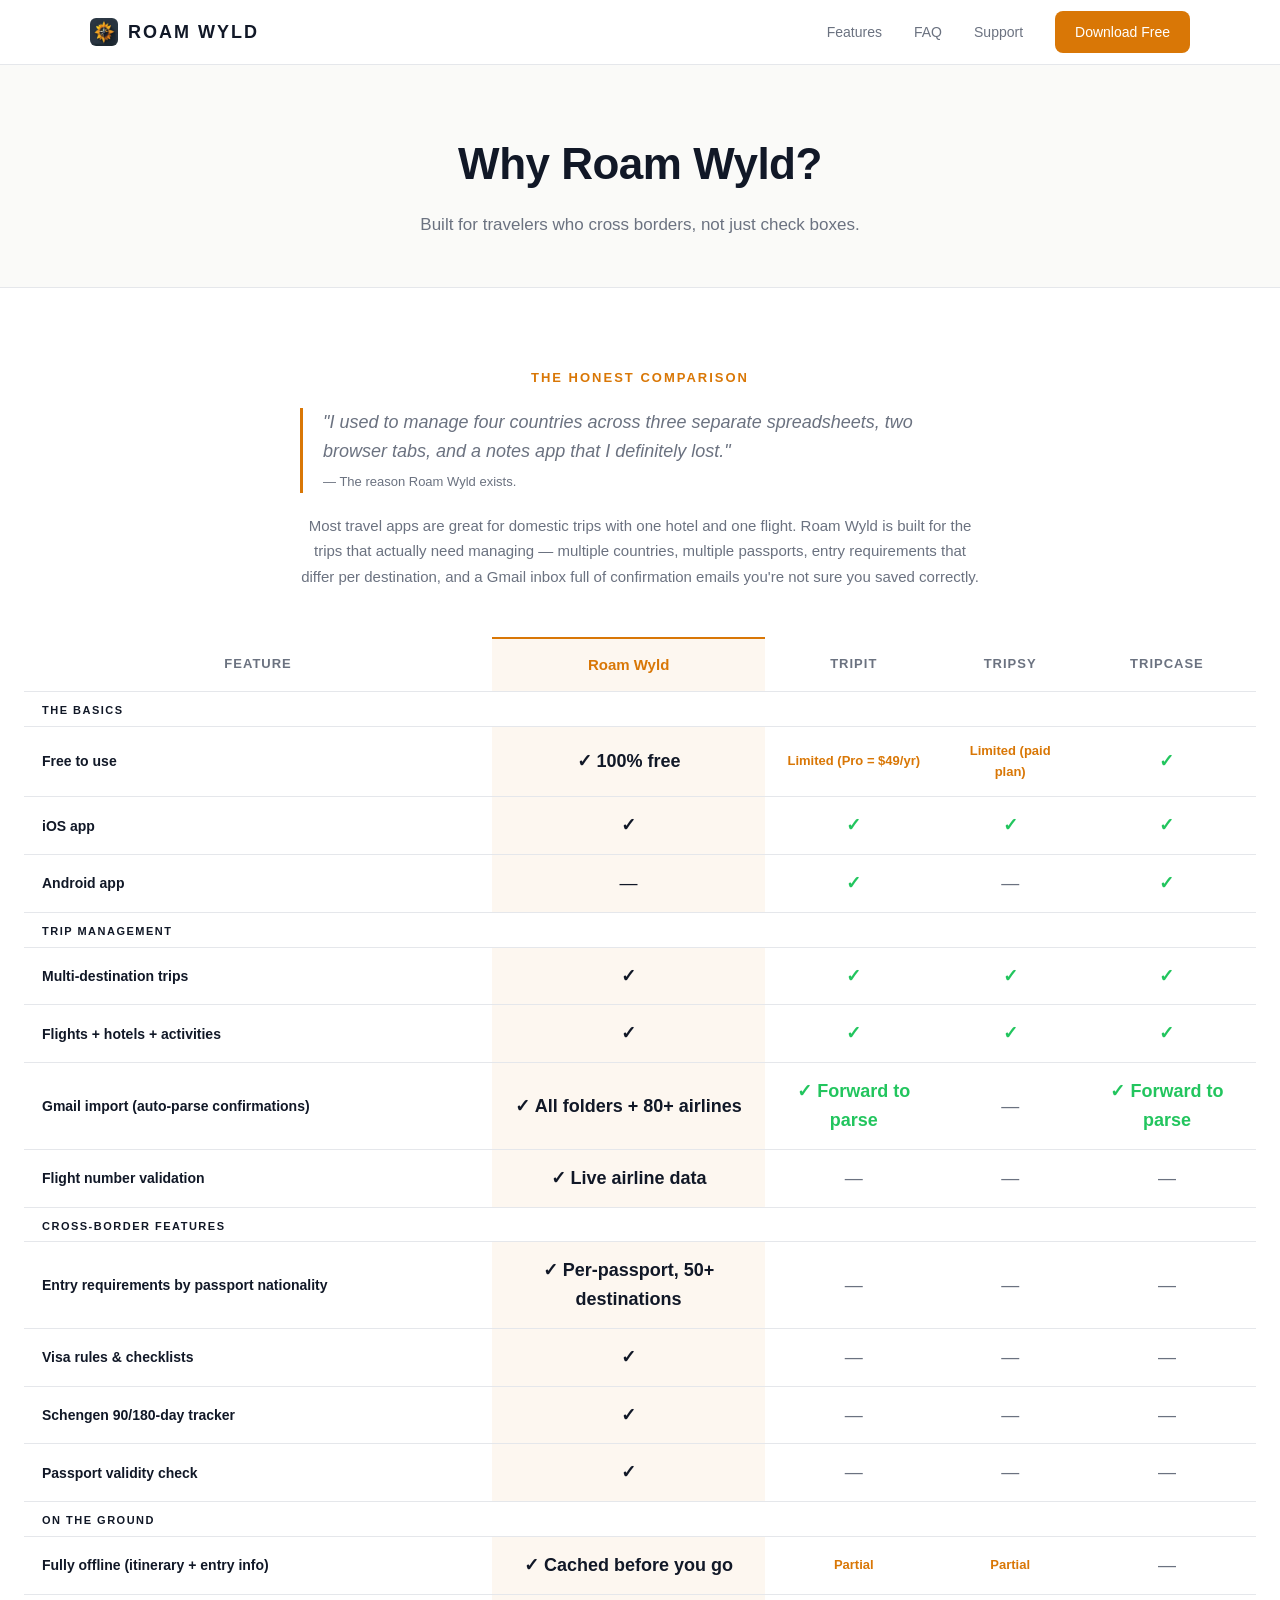
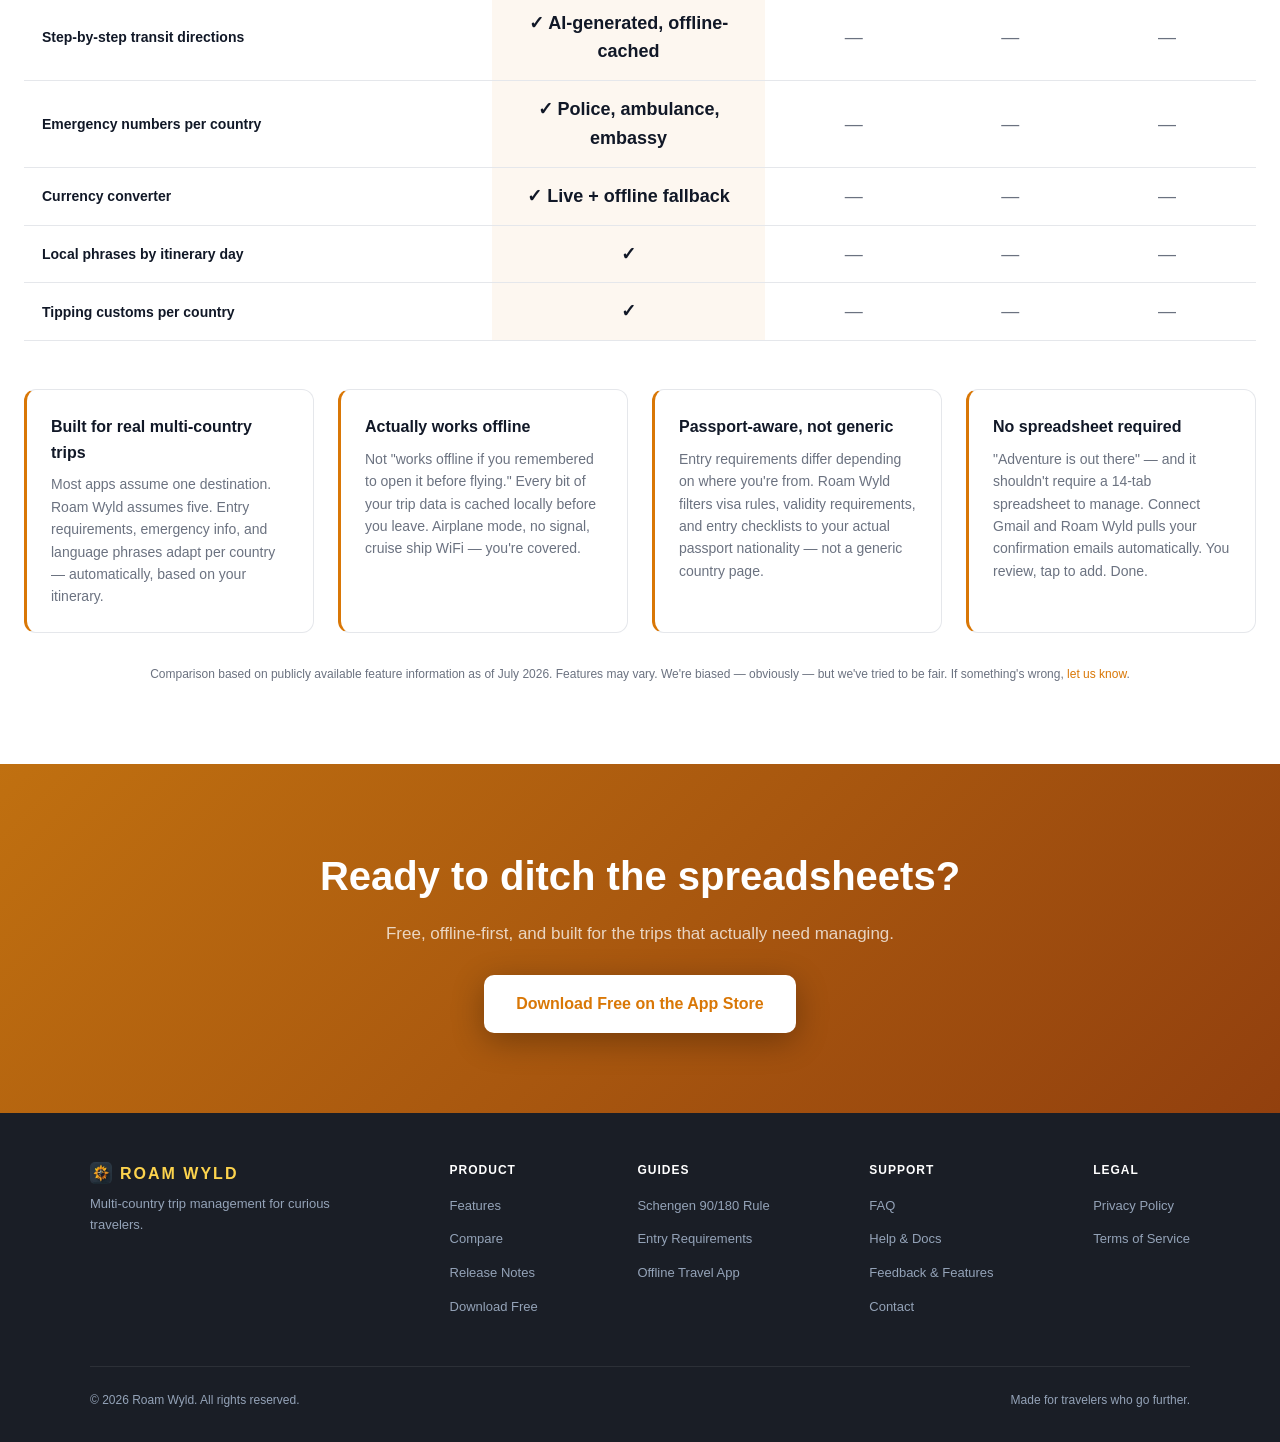
==== compare.html @ c8cd53cf "Add release notes, feedback, and compare pages; update footer nav Three new pages live on roamwyld.a" ====
<!DOCTYPE html>
<html lang="en">
<head>
  <meta charset="UTF-8" />
  <meta name="viewport" content="width=device-width, initial-scale=1.0" />
  <title>Roam Wyld vs TripIt, Tripsy &amp; TripCase — Why Roam Wyld?</title>
  <meta name="description" content="How does Roam Wyld compare to TripIt, Tripsy, and TripCase? See the full feature breakdown — entry requirements, offline access, Gmail import, and more." />
  <link rel="stylesheet" href="style.css" />
  <link rel="icon" type="image/png" href="icon.png" />
  <script>
    !function(t,e){var o,n,p,r;e.__SV||(window.posthog=e,e._i=[],e.init=function(i,s,a){function g(t,e){var o=e.split(".");2==o.length&&(t=t[o[0]],e=o[1]);t[e]=function(){t.push([e].concat(Array.prototype.slice.call(arguments,0)))}}(p=t.createElement("script")).type="text/javascript",p.crossOrigin="anonymous",p.async=!0,p.src=s.api_host.replace(".i.posthog.com","-assets.i.posthog.com")+"/static/array.js",(r=t.getElementsByTagName("script")[0]).parentNode.insertBefore(p,r);var u=e;for(void 0!==a?u=e[a]=[]:a="posthog",u.people=u.people||[],u.toString=function(t){var e="posthog";return"posthog"!==a&&(e+="."+a),t||(e+=" (stub)"),e},u.people.toString=function(){return u.toString(1)+" (stub)"},o="capture identify alias people.set people.set_once set_config register register_once unregister opt_out_capturing has_opted_out_capturing opt_in_capturing reset isFeatureEnabled onFeatureFlags getFeatureFlag getFeatureFlagPayload reloadFeatureFlags group updateEarlyAccessFeatureEnrollment getEarlyAccessFeatures getActiveMatchingSurveys getSurveys onSessionId setPersonPropertiesForFlags".split(" "),n=0;n<o.length;n++)g(u,o[n]);e._i.push([i,s,a])},e.__SV=1)}(document,window.posthog||(window.posthog=[]));
    posthog.init('phc_uDBUoRnf2v2D2bRngUqBGKkCqaQuQaiWokRHupjGr9HW', {api_host: 'https://us.i.posthog.com', person_profiles: 'identified_only'})
  </script>
  <style>
    .compare-intro {
      max-width: 680px;
      margin: 0 auto 48px;
      text-align: center;
    }
    .compare-intro .tagline {
      font-size: 13px;
      font-weight: 700;
      letter-spacing: 2px;
      text-transform: uppercase;
      color: var(--primary);
      margin-bottom: 12px;
    }
    .compare-intro blockquote {
      font-size: 18px;
      font-style: italic;
      color: var(--text-muted);
      border-left: 3px solid var(--primary);
      padding-left: 20px;
      margin: 20px 0;
      text-align: left;
    }
    .compare-intro blockquote cite { font-size: 13px; font-style: normal; color: var(--text-muted); display: block; margin-top: 6px; }

    .compare-table-wrap { overflow-x: auto; }
    .compare-table {
      width: 100%;
      border-collapse: collapse;
      font-size: 14px;
    }
    .compare-table th, .compare-table td {
      padding: 14px 18px;
      text-align: center;
      border-bottom: 1px solid var(--border);
    }
    .compare-table th { font-weight: 700; font-size: 13px; color: var(--text-muted); text-transform: uppercase; letter-spacing: 1px; }
    .compare-table td:first-child { text-align: left; font-weight: 600; color: var(--text); width: 38%; }
    .compare-table th:nth-child(2), .compare-table td:nth-child(2) {
      background: rgba(217,119,6,0.06);
      color: var(--text);
    }
    .compare-table th:nth-child(2) { border-top: 2px solid var(--primary); }
    .compare-table th:nth-child(2) span { display: block; color: var(--primary); font-size: 15px; font-weight: 900; text-transform: none; letter-spacing: 0; }
    .compare-table tbody tr:hover td { background: var(--surface); }
    .compare-table tbody tr:hover td:nth-child(2) { background: rgba(217,119,6,0.1); }
    .check { color: #22c55e; font-size: 18px; font-weight: 700; }
    .cross { color: #6b7280; font-size: 18px; }
    .partial { color: var(--primary); font-size: 13px; font-weight: 600; }
    .row-section td {
      background: var(--surface);
      font-size: 11px;
      text-transform: uppercase;
      letter-spacing: 1.5px;
      font-weight: 700;
      color: var(--text-muted);
      padding: 10px 18px 6px;
    }

    .differentiator-list {
      display: grid;
      grid-template-columns: repeat(auto-fit, minmax(260px, 1fr));
      gap: 24px;
      margin-top: 48px;
    }
    .diff-card {
      background: var(--surface);
      border: 1px solid var(--border);
      border-left: 3px solid var(--primary);
      border-radius: 12px;
      padding: 24px;
    }
    .diff-card h3 { font-size: 16px; font-weight: 800; color: var(--text); margin: 0 0 8px; }
    .diff-card p { font-size: 14px; color: var(--text-muted); line-height: 1.6; margin: 0; }

    .disclaimer { font-size: 12px; color: var(--text-muted); text-align: center; margin-top: 32px; line-height: 1.6; }
  </style>
</head>
<body>

<nav>
  <div class="nav-inner">
    <a href="/" class="nav-logo"><img src="icon.png" alt="" class="nav-icon" style="width:28px;height:28px;border-radius:6px;flex-shrink:0;" />ROAM WYLD</a>
    <div class="nav-links">
      <a href="/#features" class="nav-link-hide">Features</a>
      <a href="faq.html" class="nav-link-hide">FAQ</a>
      <a href="support.html" class="nav-link-hide">Support</a>
      <a href="https://apps.apple.com/us/app/roam-wyld/id6774633699" class="nav-cta">Download Free</a>
    </div>
  </div>
</nav>

<div class="page-hero">
  <h1>Why Roam Wyld?</h1>
  <p>Built for travelers who cross borders, not just check boxes.</p>
</div>

<section>
  <div class="compare-intro">
    <div class="tagline">The honest comparison</div>
    <blockquote>
      "I used to manage four countries across three separate spreadsheets, two browser tabs, and a notes app that I definitely lost."
      <cite>— The reason Roam Wyld exists.</cite>
    </blockquote>
    <p style="font-size:15px;color:var(--text-muted);line-height:1.7;">Most travel apps are great for domestic trips with one hotel and one flight. Roam Wyld is built for the trips that actually need managing — multiple countries, multiple passports, entry requirements that differ per destination, and a Gmail inbox full of confirmation emails you're not sure you saved correctly.</p>
  </div>

  <div class="compare-table-wrap">
    <table class="compare-table">
      <thead>
        <tr>
          <th>Feature</th>
          <th><span>Roam Wyld</span></th>
          <th>TripIt</th>
          <th>Tripsy</th>
          <th>TripCase</th>
        </tr>
      </thead>
      <tbody>

        <tr class="row-section"><td colspan="5">The basics</td></tr>
        <tr>
          <td>Free to use</td>
          <td class="check">✓ 100% free</td>
          <td class="partial">Limited (Pro = $49/yr)</td>
          <td class="partial">Limited (paid plan)</td>
          <td class="check">✓</td>
        </tr>
        <tr>
          <td>iOS app</td>
          <td class="check">✓</td>
          <td class="check">✓</td>
          <td class="check">✓</td>
          <td class="check">✓</td>
        </tr>
        <tr>
          <td>Android app</td>
          <td class="cross">—</td>
          <td class="check">✓</td>
          <td class="cross">—</td>
          <td class="check">✓</td>
        </tr>

        <tr class="row-section"><td colspan="5">Trip management</td></tr>
        <tr>
          <td>Multi-destination trips</td>
          <td class="check">✓</td>
          <td class="check">✓</td>
          <td class="check">✓</td>
          <td class="check">✓</td>
        </tr>
        <tr>
          <td>Flights + hotels + activities</td>
          <td class="check">✓</td>
          <td class="check">✓</td>
          <td class="check">✓</td>
          <td class="check">✓</td>
        </tr>
        <tr>
          <td>Gmail import (auto-parse confirmations)</td>
          <td class="check">✓ All folders + 80+ airlines</td>
          <td class="check">✓ Forward to parse</td>
          <td class="cross">—</td>
          <td class="check">✓ Forward to parse</td>
        </tr>
        <tr>
          <td>Flight number validation</td>
          <td class="check">✓ Live airline data</td>
          <td class="cross">—</td>
          <td class="cross">—</td>
          <td class="cross">—</td>
        </tr>

        <tr class="row-section"><td colspan="5">Cross-border features</td></tr>
        <tr>
          <td>Entry requirements by passport nationality</td>
          <td class="check">✓ Per-passport, 50+ destinations</td>
          <td class="cross">—</td>
          <td class="cross">—</td>
          <td class="cross">—</td>
        </tr>
        <tr>
          <td>Visa rules &amp; checklists</td>
          <td class="check">✓</td>
          <td class="cross">—</td>
          <td class="cross">—</td>
          <td class="cross">—</td>
        </tr>
        <tr>
          <td>Schengen 90/180-day tracker</td>
          <td class="check">✓</td>
          <td class="cross">—</td>
          <td class="cross">—</td>
          <td class="cross">—</td>
        </tr>
        <tr>
          <td>Passport validity check</td>
          <td class="check">✓</td>
          <td class="cross">—</td>
          <td class="cross">—</td>
          <td class="cross">—</td>
        </tr>

        <tr class="row-section"><td colspan="5">On the ground</td></tr>
        <tr>
          <td>Fully offline (itinerary + entry info)</td>
          <td class="check">✓ Cached before you go</td>
          <td class="partial">Partial</td>
          <td class="partial">Partial</td>
          <td class="cross">—</td>
        </tr>
        <tr>
          <td>Step-by-step transit directions</td>
          <td class="check">✓ AI-generated, offline-cached</td>
          <td class="cross">—</td>
          <td class="cross">—</td>
          <td class="cross">—</td>
        </tr>
        <tr>
          <td>Emergency numbers per country</td>
          <td class="check">✓ Police, ambulance, embassy</td>
          <td class="cross">—</td>
          <td class="cross">—</td>
          <td class="cross">—</td>
        </tr>
        <tr>
          <td>Currency converter</td>
          <td class="check">✓ Live + offline fallback</td>
          <td class="cross">—</td>
          <td class="cross">—</td>
          <td class="cross">—</td>
        </tr>
        <tr>
          <td>Local phrases by itinerary day</td>
          <td class="check">✓</td>
          <td class="cross">—</td>
          <td class="cross">—</td>
          <td class="cross">—</td>
        </tr>
        <tr>
          <td>Tipping customs per country</td>
          <td class="check">✓</td>
          <td class="cross">—</td>
          <td class="cross">—</td>
          <td class="cross">—</td>
        </tr>

      </tbody>
    </table>
  </div>

  <div class="differentiator-list">
    <div class="diff-card">
      <h3>Built for real multi-country trips</h3>
      <p>Most apps assume one destination. Roam Wyld assumes five. Entry requirements, emergency info, and language phrases adapt per country — automatically, based on your itinerary.</p>
    </div>
    <div class="diff-card">
      <h3>Actually works offline</h3>
      <p>Not "works offline if you remembered to open it before flying." Every bit of your trip data is cached locally before you leave. Airplane mode, no signal, cruise ship WiFi — you're covered.</p>
    </div>
    <div class="diff-card">
      <h3>Passport-aware, not generic</h3>
      <p>Entry requirements differ depending on where you're from. Roam Wyld filters visa rules, validity requirements, and entry checklists to your actual passport nationality — not a generic country page.</p>
    </div>
    <div class="diff-card">
      <h3>No spreadsheet required</h3>
      <p>"Adventure is out there" — and it shouldn't require a 14-tab spreadsheet to manage. Connect Gmail and Roam Wyld pulls your confirmation emails automatically. You review, tap to add. Done.</p>
    </div>
  </div>

  <p class="disclaimer">Comparison based on publicly available feature information as of July 2026. Features may vary. We're biased — obviously — but we've tried to be fair. If something's wrong, <a href="mailto:support@roamwyld.app">let us know</a>.</p>
</section>

<div class="cta-band">
  <h2>Ready to ditch the spreadsheets?</h2>
  <p>Free, offline-first, and built for the trips that actually need managing.</p>
  <a href="https://apps.apple.com/us/app/roam-wyld/id6774633699" class="btn-beta btn-beta-white">Download Free on the App Store</a>
</div>

<footer>
  <div class="footer-inner">
    <div class="footer-top">
      <div class="footer-brand">
        <div class="logo" style="display:flex;align-items:center;gap:8px;"><img src="icon.png" alt="" style="width:22px;height:22px;border-radius:5px;" />ROAM WYLD</div>
        <p>Multi-country trip management for curious travelers.</p>
      </div>
      <div class="footer-links">
        <h4>Product</h4>
        <ul>
          <li><a href="/#features">Features</a></li>
          <li><a href="compare.html">Compare</a></li>
          <li><a href="release-notes.html">Release Notes</a></li>
          <li><a href="https://apps.apple.com/us/app/roam-wyld/id6774633699">Download Free</a></li>
        </ul>
      </div>
      <div class="footer-links">
        <h4>Guides</h4>
        <ul>
          <li><a href="/schengen.html">Schengen 90/180 Rule</a></li>
          <li><a href="/entry-requirements.html">Entry Requirements</a></li>
          <li><a href="/offline-travel-app.html">Offline Travel App</a></li>
        </ul>
      </div>
      <div class="footer-links">
        <h4>Support</h4>
        <ul>
          <li><a href="faq.html">FAQ</a></li>
          <li><a href="support.html">Help &amp; Docs</a></li>
          <li><a href="feedback.html">Feedback &amp; Features</a></li>
          <li><a href="mailto:support@roamwyld.app">Contact</a></li>
        </ul>
      </div>
      <div class="footer-links">
        <h4>Legal</h4>
        <ul>
          <li><a href="privacy.html">Privacy Policy</a></li>
          <li><a href="terms.html">Terms of Service</a></li>
        </ul>
      </div>
    </div>
    <div class="footer-bottom">
      <span>&copy; 2026 Roam Wyld. All rights reserved.</span>
      <span>Made for travelers who go further.</span>
    </div>
  </div>
</footer>

</body>
</html>
---- style.css ----
*, *::before, *::after { box-sizing: border-box; margin: 0; padding: 0; }

:root {
  --primary: #D97706;
  --primary-dark: #B45309;
  --primary-light: #FEF3C7;
  --hero: #1A1E26;
  --hero2: #252A34;
  --bg: #FFFFFF;
  --bg-alt: #FAFAF8;
  --text: #111827;
  --text-muted: #6B7280;
  --text-light: #9CA3AF;
  --border: #E5E7EB;
  --success: #10B981;
  --success-bg: #ECFDF5;
  --radius: 12px;
  --shadow: 0 4px 24px rgba(217,119,6,0.12);
  --shadow-sm: 0 2px 8px rgba(0,0,0,0.07);
}

html { scroll-behavior: smooth; }
body { font-family: -apple-system, BlinkMacSystemFont, 'Segoe UI', Roboto, sans-serif; color: var(--text); background: var(--bg); line-height: 1.6; }

a { color: var(--primary); text-decoration: none; }
a:hover { text-decoration: underline; }

/* TOP BANNER */
.top-banner {
  background: #1A1E26;
  color: #94a3b8;
  text-align: center;
  padding: 10px 16px;
  font-size: 14px;
}
.top-banner a { color: #FCD34D; font-weight: 600; }
.top-banner a:hover { text-decoration: underline; }

/* NAV */
nav {
  position: sticky; top: 0; z-index: 100;
  background: rgba(255,255,255,0.95); backdrop-filter: blur(12px);
  border-bottom: 1px solid var(--border);
  padding: 0 24px;
}
.nav-inner {
  max-width: 1100px; margin: 0 auto;
  display: flex; align-items: center; justify-content: space-between;
  height: 64px;
}
.nav-logo { display: flex; align-items: center; gap: 10px; font-weight: 800; font-size: 18px; letter-spacing: 2px; color: var(--text); text-decoration: none; }
.nav-icon { width: 28px; height: 28px; border-radius: 6px; flex-shrink: 0; }
.nav-links { display: flex; gap: 32px; align-items: center; }
.nav-links a { font-size: 14px; font-weight: 500; color: var(--text-muted); text-decoration: none; }
.nav-links a:hover { color: var(--text); }
.nav-cta {
  background: var(--primary); color: #fff !important;
  padding: 10px 20px; border-radius: 8px; font-weight: 600;
}
.nav-cta:hover { background: var(--primary-dark); text-decoration: none !important; }

/* HERO */
.hero {
  background: linear-gradient(135deg, var(--hero) 0%, var(--hero2) 100%);
  color: #fff; text-align: center; padding: 80px 24px 0;
  overflow: hidden;
}
.hero-badge {
  display: inline-block; background: rgba(217,119,6,0.2); color: #FCD34D;
  font-size: 12px; font-weight: 700; letter-spacing: 1.5px; text-transform: uppercase;
  padding: 6px 16px; border-radius: 20px; margin-bottom: 24px;
  border: 1px solid rgba(217,119,6,0.4);
}
.hero h1 { font-size: clamp(36px, 6vw, 64px); font-weight: 800; line-height: 1.1; margin-bottom: 20px; letter-spacing: -1px; }
.hero h1 span { color: #FCD34D; }
.hero > p { font-size: clamp(16px, 2.5vw, 20px); color: #94A3B8; max-width: 520px; margin: 0 auto 36px; }

/* HERO FORM / BETA CTA */
.hero-form { display: flex; flex-direction: column; align-items: center; gap: 14px; margin-bottom: 64px; }
.btn-beta {
  display: inline-block;
  background: #fff; color: var(--primary) !important;
  padding: 16px 32px; border-radius: 10px;
  font-weight: 700; font-size: 16px;
  text-decoration: none !important;
  box-shadow: 0 8px 32px rgba(0,0,0,0.3);
  transition: transform 0.15s, box-shadow 0.15s;
}
.btn-beta:hover { transform: translateY(-2px); box-shadow: 0 12px 40px rgba(0,0,0,0.4); text-decoration: none !important; }
.btn-beta-white { background: #fff; color: var(--primary) !important; }
.hero-meta { font-size: 13px; color: #64748B; }

/* SCREENSHOTS */
.screenshots-strip {
  display: flex;
  align-items: flex-end;
  justify-content: center;
  gap: 16px;
}
.screenshot-phone {
  border-radius: 22px;
  overflow: hidden;
  flex-shrink: 0;
  box-shadow: 0 24px 80px rgba(0,0,0,0.55);
}
.screenshot-phone img { display: block; width: 100%; height: auto; }
.screenshot-primary { width: 190px; }
.screenshot-secondary { width: 162px; transform: translateY(18px); opacity: 0.8; }

/* SECTIONS */
section { padding: 80px 24px; }
.section-inner { max-width: 1100px; margin: 0 auto; }
.section-label { font-size: 12px; font-weight: 700; letter-spacing: 2px; text-transform: uppercase; color: var(--primary); margin-bottom: 12px; }
.section-title { font-size: clamp(28px, 4vw, 40px); font-weight: 800; letter-spacing: -0.5px; margin-bottom: 16px; }
.section-sub { font-size: 17px; color: var(--text-muted); max-width: 560px; margin-bottom: 56px; }

/* FEATURES */
.features-bg { background: var(--bg-alt); }
.features-grid { display: grid; grid-template-columns: repeat(auto-fit, minmax(300px, 1fr)); gap: 24px; }
.feature-card {
  background: var(--bg); border-radius: var(--radius); padding: 28px;
  border: 1px solid var(--border); box-shadow: var(--shadow-sm);
  transition: box-shadow 0.2s, transform 0.2s;
}
.feature-card:hover { box-shadow: var(--shadow); transform: translateY(-2px); }
.feature-card h3 { font-size: 18px; font-weight: 700; margin-bottom: 10px; }
.feature-card p { font-size: 14px; color: var(--text-muted); line-height: 1.65; margin-bottom: 14px; }
.feature-badge {
  display: inline-block; font-size: 11px; font-weight: 700;
  padding: 3px 10px; border-radius: 20px;
}
.badge-free { background: var(--success-bg); color: var(--success); }
.badge-pro { background: var(--primary-light); color: var(--primary); }

/* HOW IT WORKS */
.steps { display: grid; grid-template-columns: repeat(auto-fit, minmax(240px, 1fr)); gap: 32px; margin-top: 56px; }
.step { text-align: center; }
.step-number {
  width: 48px; height: 48px; border-radius: 50%;
  background: var(--primary-light); color: var(--primary);
  font-weight: 800; font-size: 20px;
  display: flex; align-items: center; justify-content: center;
  margin: 0 auto 20px;
}
.step h3 { font-size: 18px; font-weight: 700; margin-bottom: 8px; }
.step p { font-size: 14px; color: var(--text-muted); }

/* PRICING */
.pricing-bg { background: var(--bg-alt); }
.pricing-grid { display: grid; grid-template-columns: repeat(auto-fit, minmax(300px, 1fr)); gap: 24px; max-width: 720px; margin: 0 auto; }
.pricing-card {
  background: var(--bg); border-radius: var(--radius);
  padding: 32px; border: 1px solid var(--border);
}
.pricing-card.featured {
  border-color: var(--primary); box-shadow: var(--shadow);
  position: relative;
}
.pricing-badge {
  position: absolute; top: -12px; left: 50%; transform: translateX(-50%);
  background: var(--primary); color: #fff;
  font-size: 11px; font-weight: 700; padding: 4px 14px; border-radius: 20px; white-space: nowrap;
}
.pricing-name { font-size: 14px; font-weight: 700; color: var(--text-muted); text-transform: uppercase; letter-spacing: 1px; margin-bottom: 8px; }
.pricing-price { font-size: 40px; font-weight: 800; margin-bottom: 4px; }
.pricing-price span { font-size: 16px; font-weight: 400; color: var(--text-muted); }
.pricing-annual { font-size: 13px; color: var(--success); font-weight: 600; margin-bottom: 24px; }
.pricing-features { list-style: none; margin-bottom: 28px; }
.pricing-features li { display: flex; align-items: flex-start; gap: 10px; font-size: 14px; padding: 7px 0; border-bottom: 1px solid var(--border); }
.pricing-features li:last-child { border-bottom: none; }
.check { color: var(--success); font-weight: 700; flex-shrink: 0; }
.pricing-btn {
  display: block; text-align: center; padding: 14px;
  border-radius: 10px; font-weight: 700; font-size: 15px;
  text-decoration: none !important; transition: opacity 0.15s;
}
.pricing-btn-primary { background: var(--primary); color: #fff !important; }
.pricing-btn-primary:hover { opacity: 0.9; }
.pricing-btn-secondary { background: var(--bg-alt); color: var(--text) !important; border: 1px solid var(--border); }
.pricing-trial { font-size: 12px; color: var(--text-light); text-align: center; margin-top: 10px; }

/* FAQ PREVIEW */
.faq-list { max-width: 720px; margin-top: 40px; }
.faq-item { border-bottom: 1px solid var(--border); padding: 24px 0; }
.faq-item:first-child { border-top: 1px solid var(--border); }
.faq-q { font-size: 16px; font-weight: 700; margin-bottom: 10px; }
.faq-a { font-size: 14px; color: var(--text-muted); line-height: 1.7; }

/* FOUNDER */
.founder-section { max-width: 680px; }
.founder-section p { font-size: 17px; line-height: 1.85; color: #374151; margin-bottom: 16px; }
.founder-sig { font-size: 15px; color: var(--text-muted); font-style: italic; }

/* CTA BAND */
.cta-band {
  background: linear-gradient(135deg, #C07010 0%, #92400E 100%);
  text-align: center; padding: 80px 24px; color: #fff;
}
.cta-band h2 { font-size: clamp(28px, 4vw, 40px); font-weight: 800; margin-bottom: 12px; }
.cta-band > p { font-size: 17px; color: rgba(255,255,255,0.75); margin-bottom: 28px; }

/* FOOTER */
footer {
  background: var(--hero); color: #94A3B8;
  padding: 48px 24px 32px;
}
.footer-inner { max-width: 1100px; margin: 0 auto; }
.footer-top { display: flex; justify-content: space-between; align-items: flex-start; flex-wrap: wrap; gap: 32px; margin-bottom: 40px; }
.footer-brand .logo { font-weight: 800; letter-spacing: 2px; font-size: 16px; color: #FCD34D; }
.footer-brand p { font-size: 13px; margin-top: 8px; max-width: 260px; }
.footer-links h4 { font-size: 12px; font-weight: 700; text-transform: uppercase; letter-spacing: 1px; color: #fff; margin-bottom: 12px; }
.footer-links ul { list-style: none; }
.footer-links ul li { margin-bottom: 8px; }
.footer-links ul a { font-size: 13px; color: #94A3B8; text-decoration: none; }
.footer-links ul a:hover { color: #fff; }
.footer-bottom { border-top: 1px solid rgba(255,255,255,0.08); padding-top: 24px; display: flex; justify-content: space-between; flex-wrap: wrap; gap: 12px; font-size: 12px; }

/* PAGE HERO */
.page-hero { background: var(--bg-alt); padding: 64px 24px 48px; border-bottom: 1px solid var(--border); text-align: center; }
.page-hero h1 { font-size: clamp(28px, 4vw, 44px); font-weight: 800; letter-spacing: -0.5px; margin-bottom: 12px; }
.page-hero p { font-size: 17px; color: var(--text-muted); max-width: 480px; margin: 0 auto; }

/* SUPPORT DOCS */
.doc-grid { display: grid; grid-template-columns: repeat(auto-fit, minmax(280px, 1fr)); gap: 20px; margin-bottom: 60px; }
.doc-card { border: 1px solid var(--border); border-radius: var(--radius); padding: 24px; background: var(--bg); }
.doc-card h3 { font-size: 17px; font-weight: 700; margin-bottom: 8px; }
.doc-card p { font-size: 13px; color: var(--text-muted); }
.doc-section { margin-bottom: 48px; }
.doc-section h2 { font-size: 22px; font-weight: 700; margin-bottom: 20px; padding-bottom: 12px; border-bottom: 2px solid var(--primary-light); }
.doc-step { display: flex; gap: 16px; margin-bottom: 16px; }
.doc-step-num { width: 28px; height: 28px; border-radius: 50%; background: var(--primary); color: #fff; font-size: 13px; font-weight: 700; display: flex; align-items: center; justify-content: center; flex-shrink: 0; margin-top: 2px; }
.doc-step-body h4 { font-size: 15px; font-weight: 700; margin-bottom: 4px; }
.doc-step-body p { font-size: 14px; color: var(--text-muted); }
.callout { background: var(--primary-light); border-left: 4px solid var(--primary); border-radius: 0 var(--radius) var(--radius) 0; padding: 16px 20px; margin: 16px 0; }
.callout p { font-size: 14px; color: var(--primary-dark); margin: 0; }
.callout strong { color: var(--primary-dark); }

/* CONTACT */
.contact-box { background: var(--bg-alt); border: 1px solid var(--border); border-radius: var(--radius); padding: 32px; max-width: 480px; margin-top: 32px; }
.contact-box h3 { font-size: 20px; font-weight: 700; margin-bottom: 8px; }
.contact-box p { font-size: 14px; color: var(--text-muted); margin-bottom: 20px; }
.contact-email { display: inline-block; background: var(--primary); color: #fff; padding: 12px 24px; border-radius: 8px; font-weight: 600; font-size: 15px; text-decoration: none; }
.contact-email:hover { background: var(--primary-dark); text-decoration: none; }

@media (max-width: 640px) {
  .nav-links .nav-link-hide { display: none; }
  .footer-top { flex-direction: column; }
  .pricing-grid { grid-template-columns: 1fr; }
  .screenshot-secondary { display: none; }
  .screenshot-primary { width: 220px; }
}
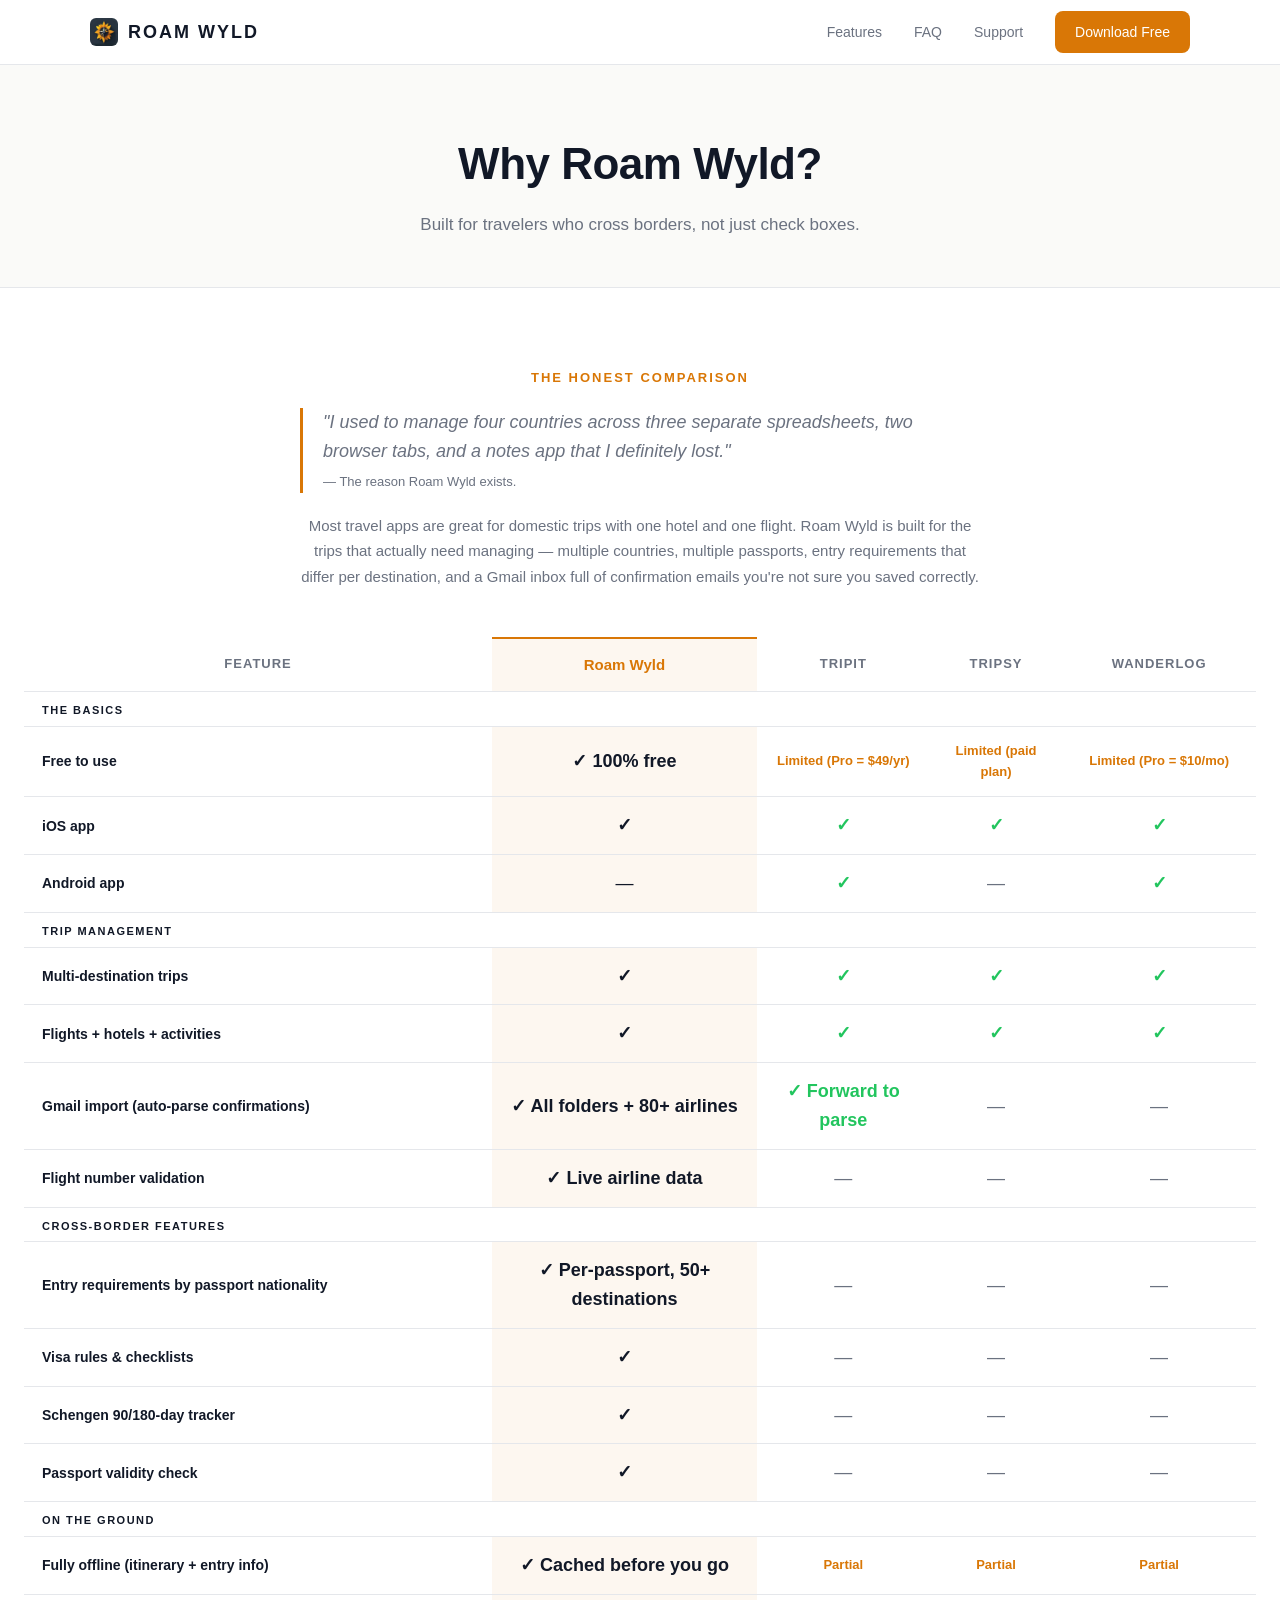
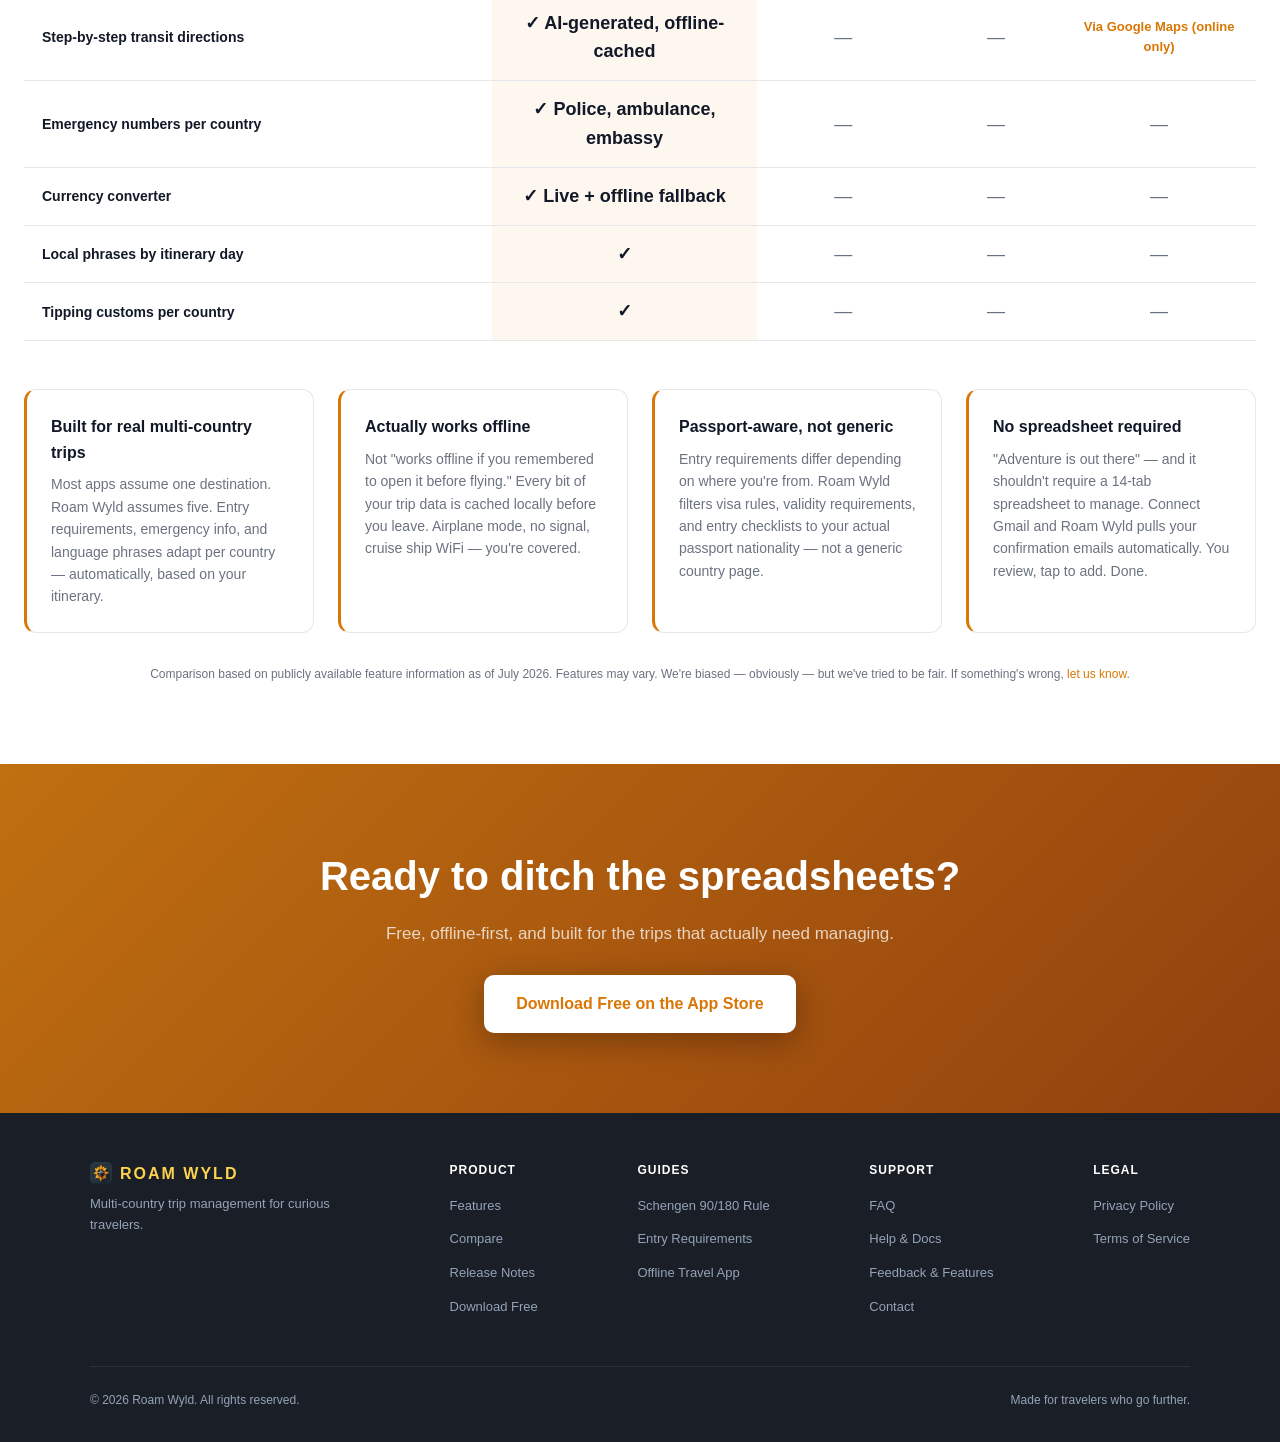
==== commit 90c53040: "Swap TripCase for Wanderlog in compare page Wanderlog is a more direct and widely-searched competito" ====
--- a/compare.html
+++ b/compare.html
@@ -3,8 +3,8 @@
 <head>
   <meta charset="UTF-8" />
   <meta name="viewport" content="width=device-width, initial-scale=1.0" />
-  <title>Roam Wyld vs TripIt, Tripsy &amp; TripCase — Why Roam Wyld?</title>
-  <meta name="description" content="How does Roam Wyld compare to TripIt, Tripsy, and TripCase? See the full feature breakdown — entry requirements, offline access, Gmail import, and more." />
+  <title>Roam Wyld vs TripIt, Tripsy &amp; Wanderlog — Why Roam Wyld?</title>
+  <meta name="description" content="How does Roam Wyld compare to TripIt, Tripsy, and Wanderlog? See the full feature breakdown — entry requirements, offline access, Gmail import, and more." />
   <link rel="stylesheet" href="style.css" />
   <link rel="icon" type="image/png" href="icon.png" />
   <script>
@@ -126,7 +126,7 @@
           <th><span>Roam Wyld</span></th>
           <th>TripIt</th>
           <th>Tripsy</th>
-          <th>TripCase</th>
+          <th>Wanderlog</th>
         </tr>
       </thead>
       <tbody>
@@ -137,7 +137,7 @@
           <td class="check">✓ 100% free</td>
           <td class="partial">Limited (Pro = $49/yr)</td>
           <td class="partial">Limited (paid plan)</td>
-          <td class="check">✓</td>
+          <td class="partial">Limited (Pro = $10/mo)</td>
         </tr>
         <tr>
           <td>iOS app</td>
@@ -174,7 +174,7 @@
           <td class="check">✓ All folders + 80+ airlines</td>
           <td class="check">✓ Forward to parse</td>
           <td class="cross">—</td>
-          <td class="check">✓ Forward to parse</td>
+          <td class="cross">—</td>
         </tr>
         <tr>
           <td>Flight number validation</td>
@@ -220,14 +220,14 @@
           <td class="check">✓ Cached before you go</td>
           <td class="partial">Partial</td>
           <td class="partial">Partial</td>
-          <td class="cross">—</td>
+          <td class="partial">Partial</td>
         </tr>
         <tr>
           <td>Step-by-step transit directions</td>
           <td class="check">✓ AI-generated, offline-cached</td>
           <td class="cross">—</td>
           <td class="cross">—</td>
-          <td class="cross">—</td>
+          <td class="partial">Via Google Maps (online only)</td>
         </tr>
         <tr>
           <td>Emergency numbers per country</td>
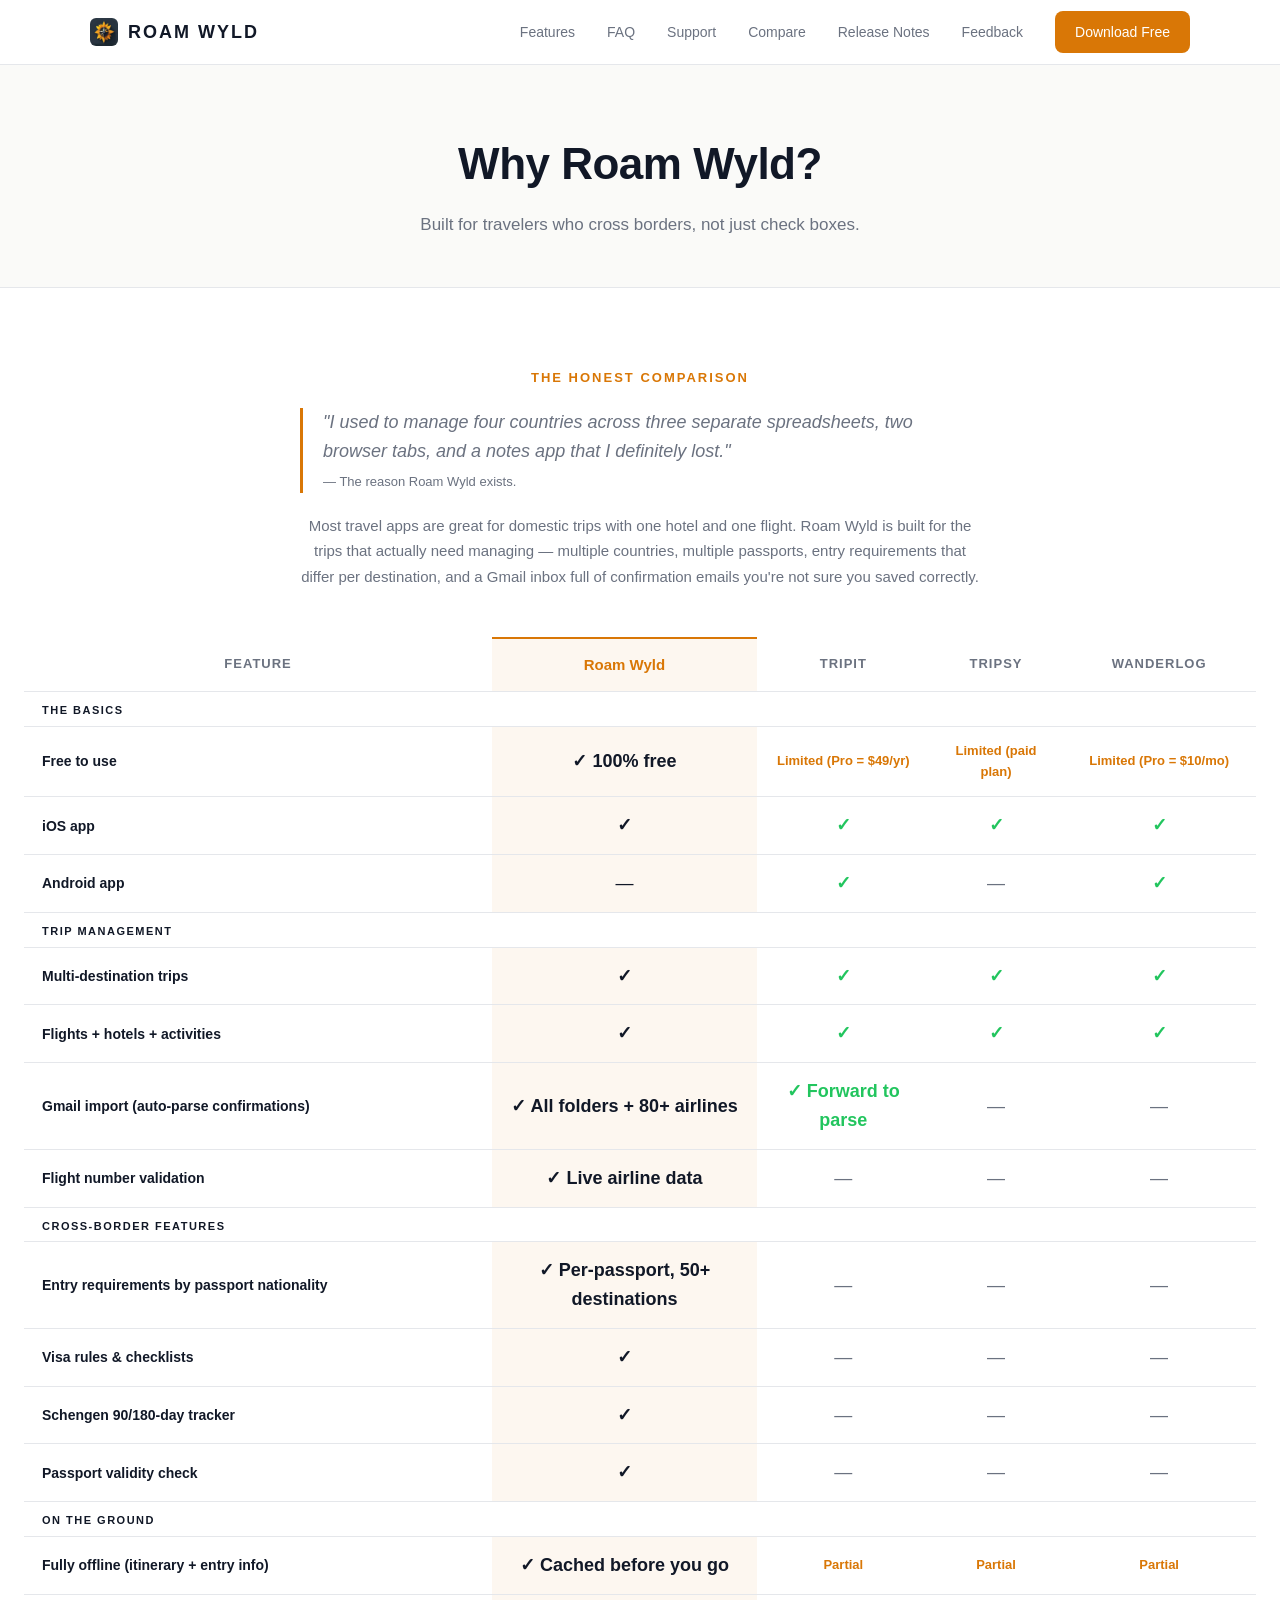
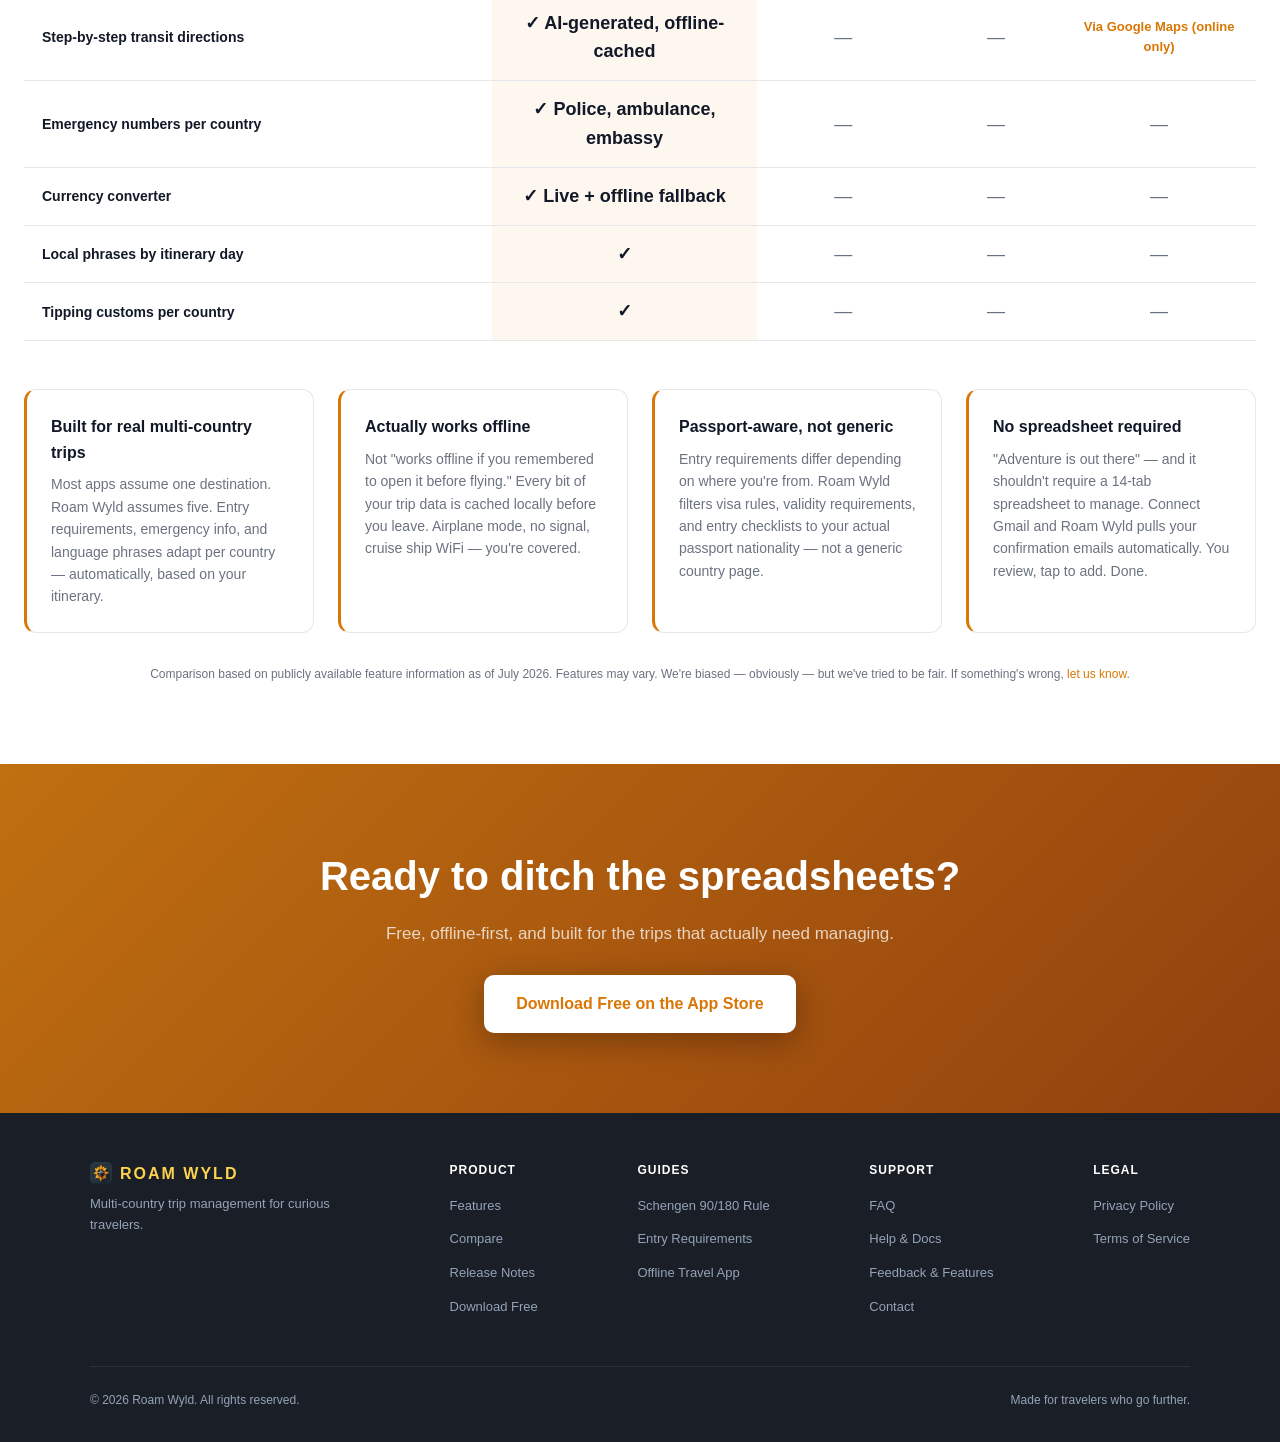
==== commit 0ca8a084: "Add Compare, Release Notes, Feedback to top nav on all pages All 9 HTML pages now include the three " ====
--- a/compare.html
+++ b/compare.html
@@ -98,6 +98,9 @@
       <a href="/#features" class="nav-link-hide">Features</a>
       <a href="faq.html" class="nav-link-hide">FAQ</a>
       <a href="support.html" class="nav-link-hide">Support</a>
+      <a href="/compare.html" class="nav-link-hide">Compare</a>
+      <a href="/release-notes.html" class="nav-link-hide">Release Notes</a>
+      <a href="/feedback.html" class="nav-link-hide">Feedback</a>
       <a href="https://apps.apple.com/us/app/roam-wyld/id6774633699" class="nav-cta">Download Free</a>
     </div>
   </div>
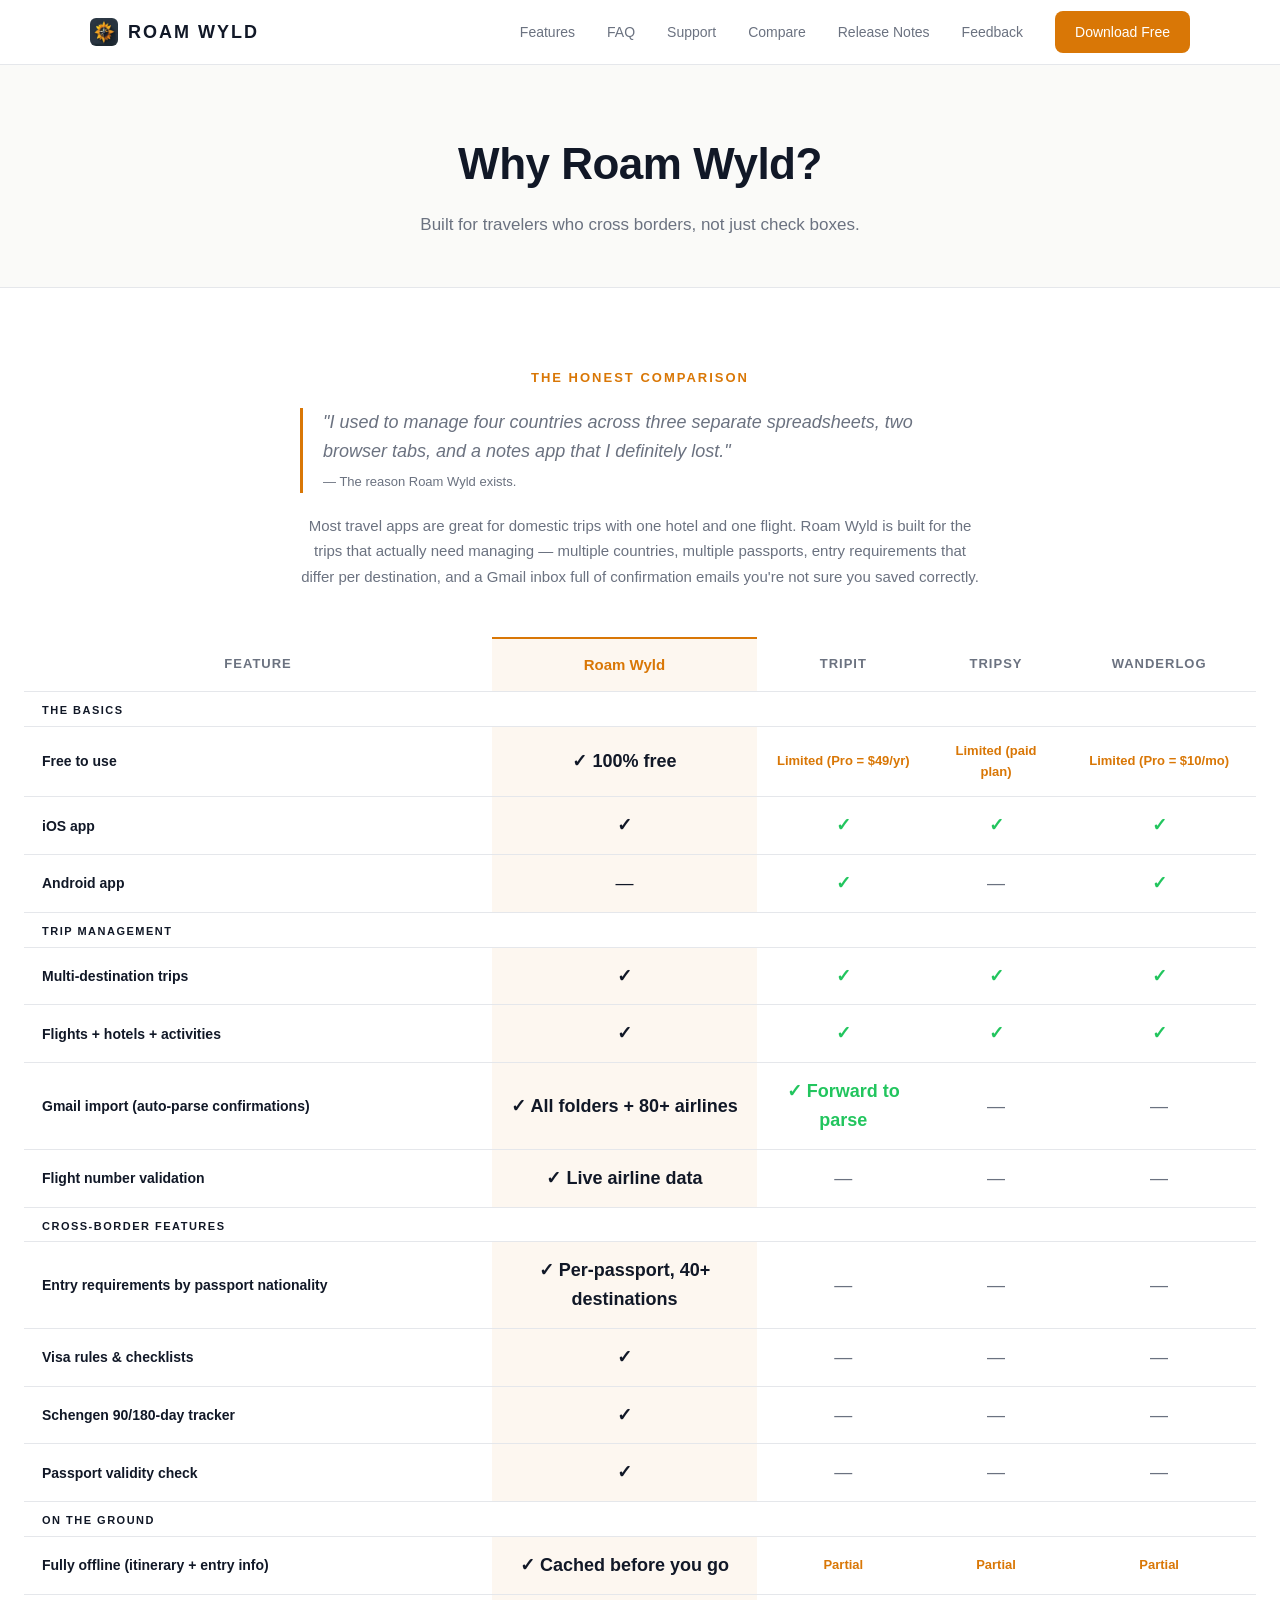
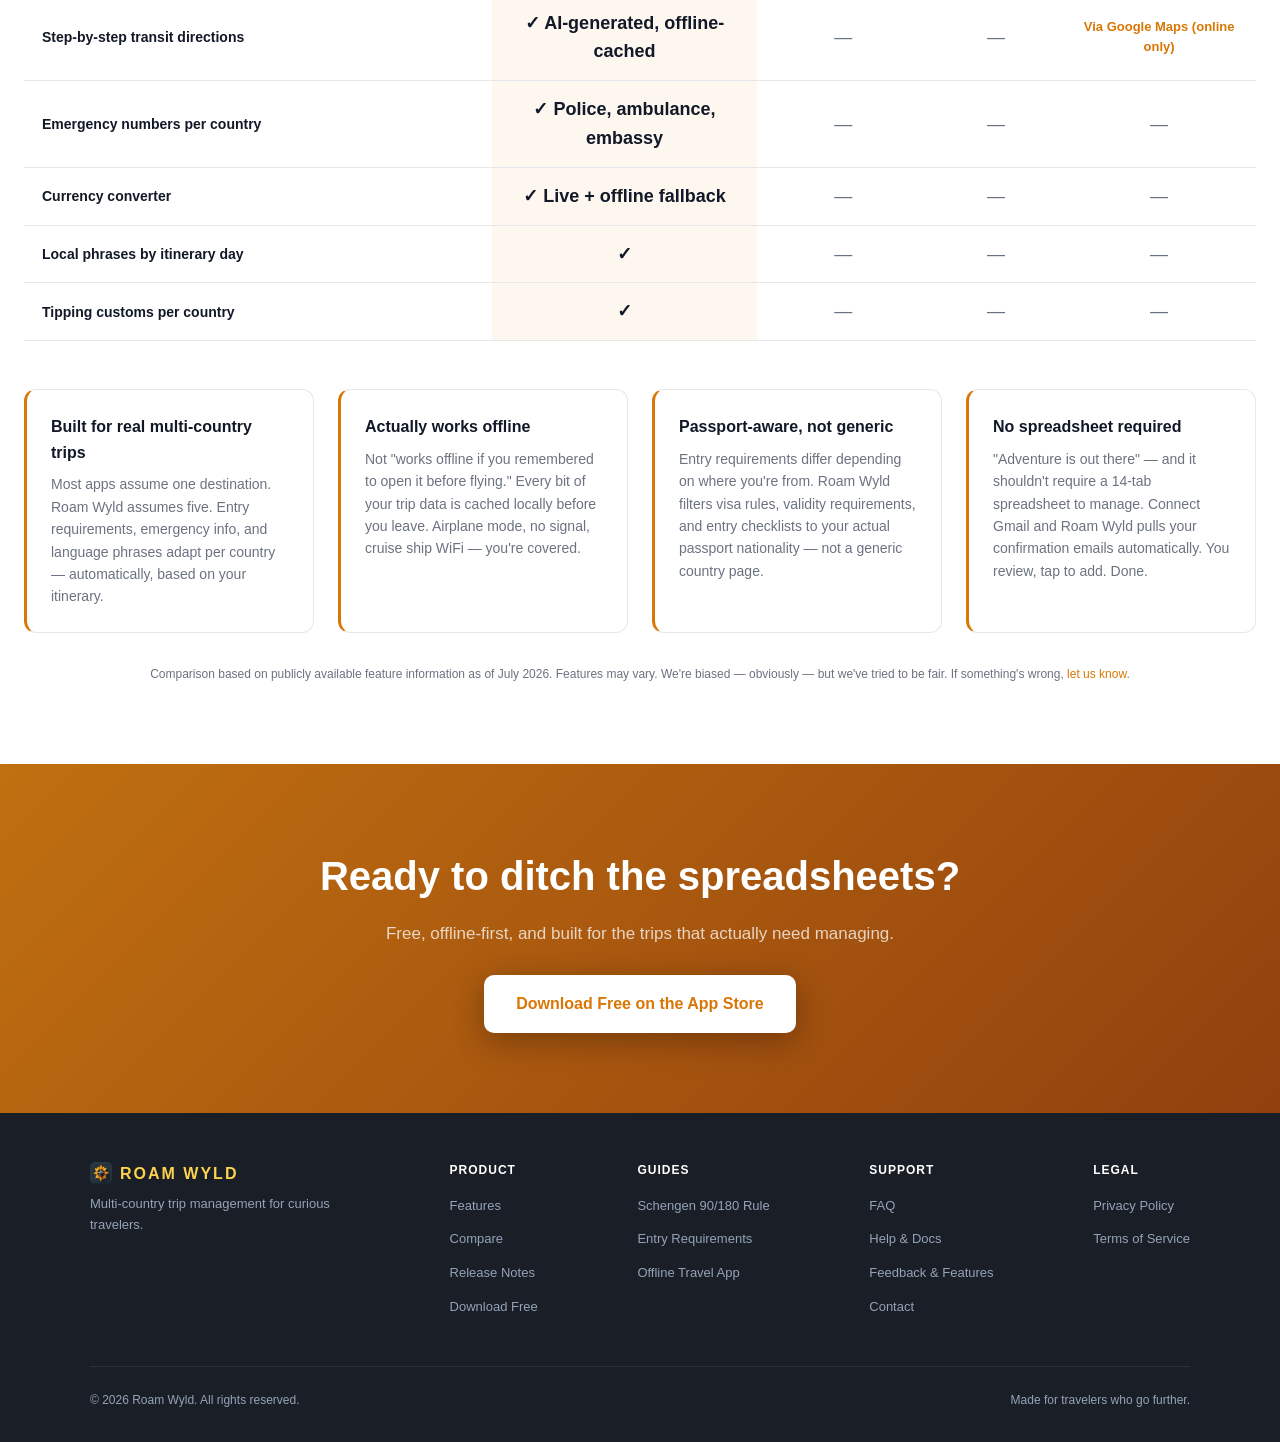
==== commit f00e2feb: "compare: 40+ destinations to match the app Co-Authored-By: Claude Opus 5.5 <noreply@anthropic.com>" ====
--- a/compare.html
+++ b/compare.html
@@ -190,7 +190,7 @@
         <tr class="row-section"><td colspan="5">Cross-border features</td></tr>
         <tr>
           <td>Entry requirements by passport nationality</td>
-          <td class="check">✓ Per-passport, 50+ destinations</td>
+          <td class="check">✓ Per-passport, 40+ destinations</td>
           <td class="cross">—</td>
           <td class="cross">—</td>
           <td class="cross">—</td>
